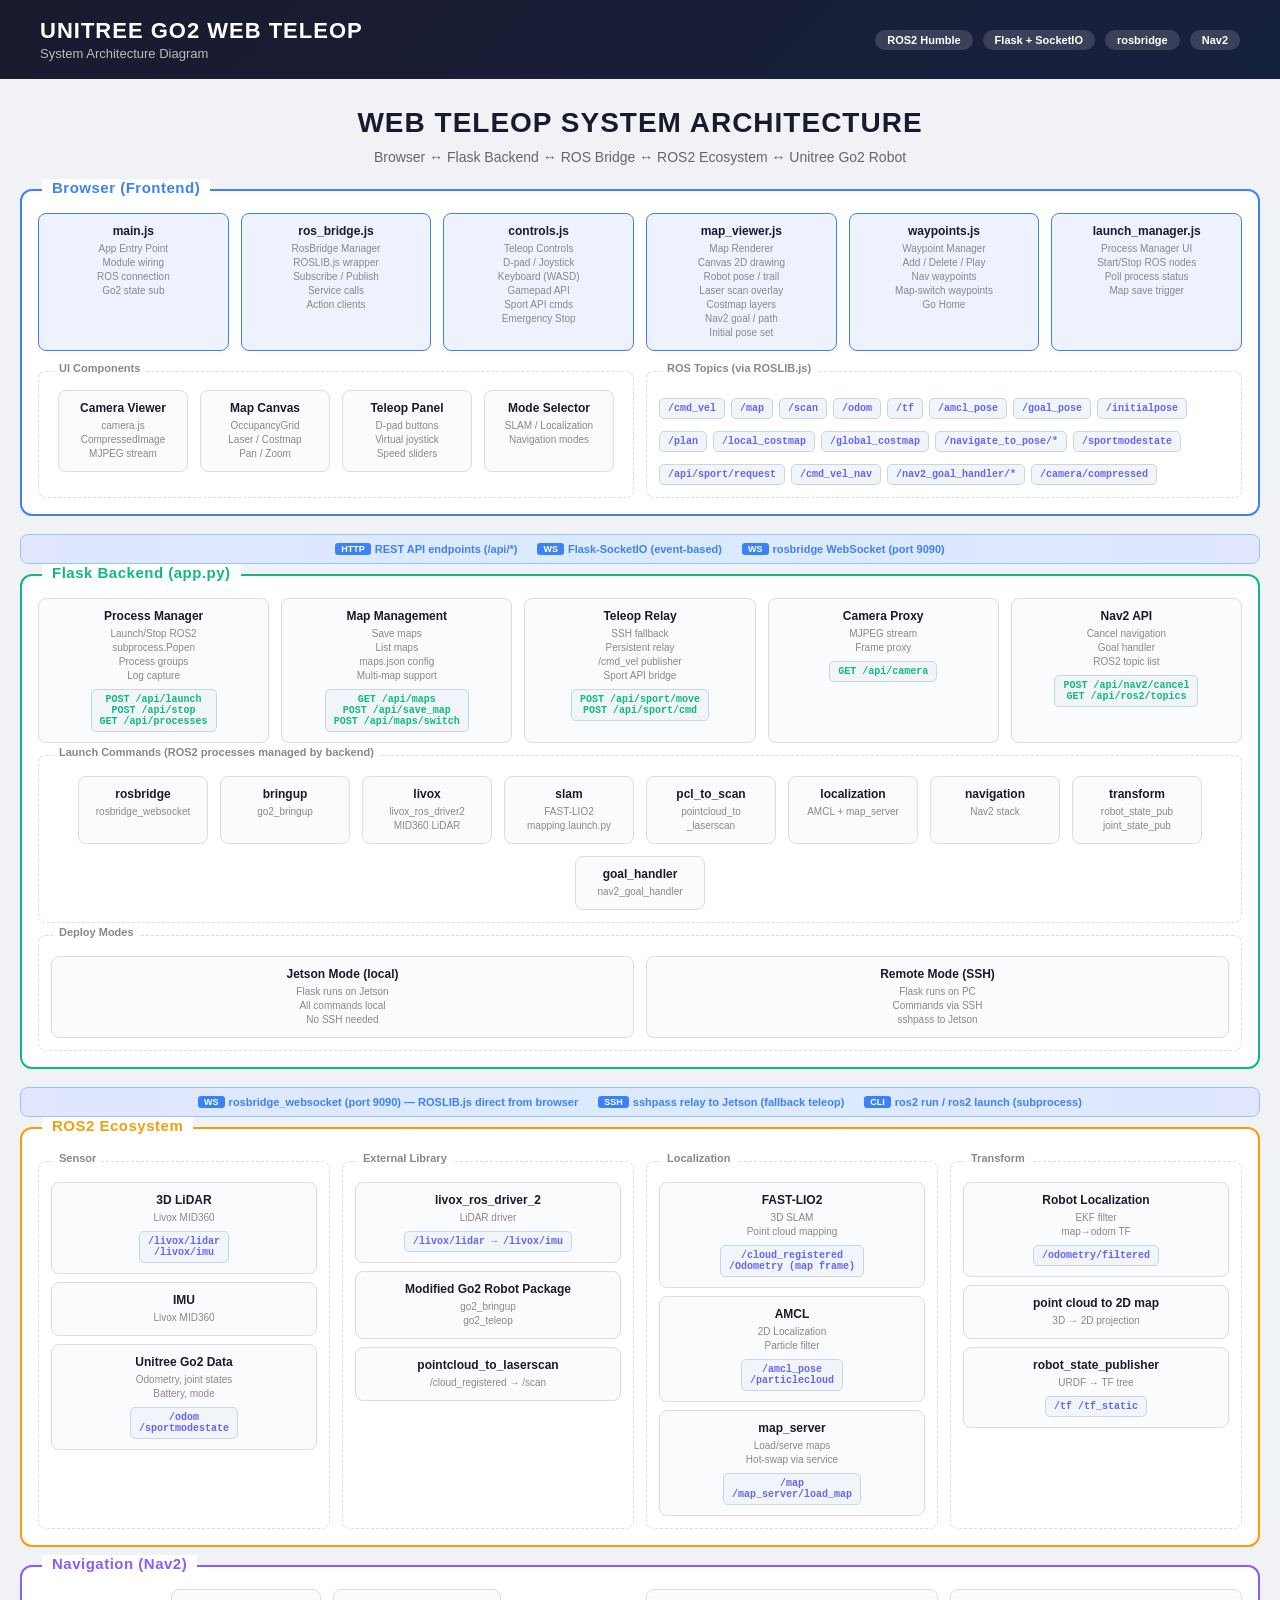
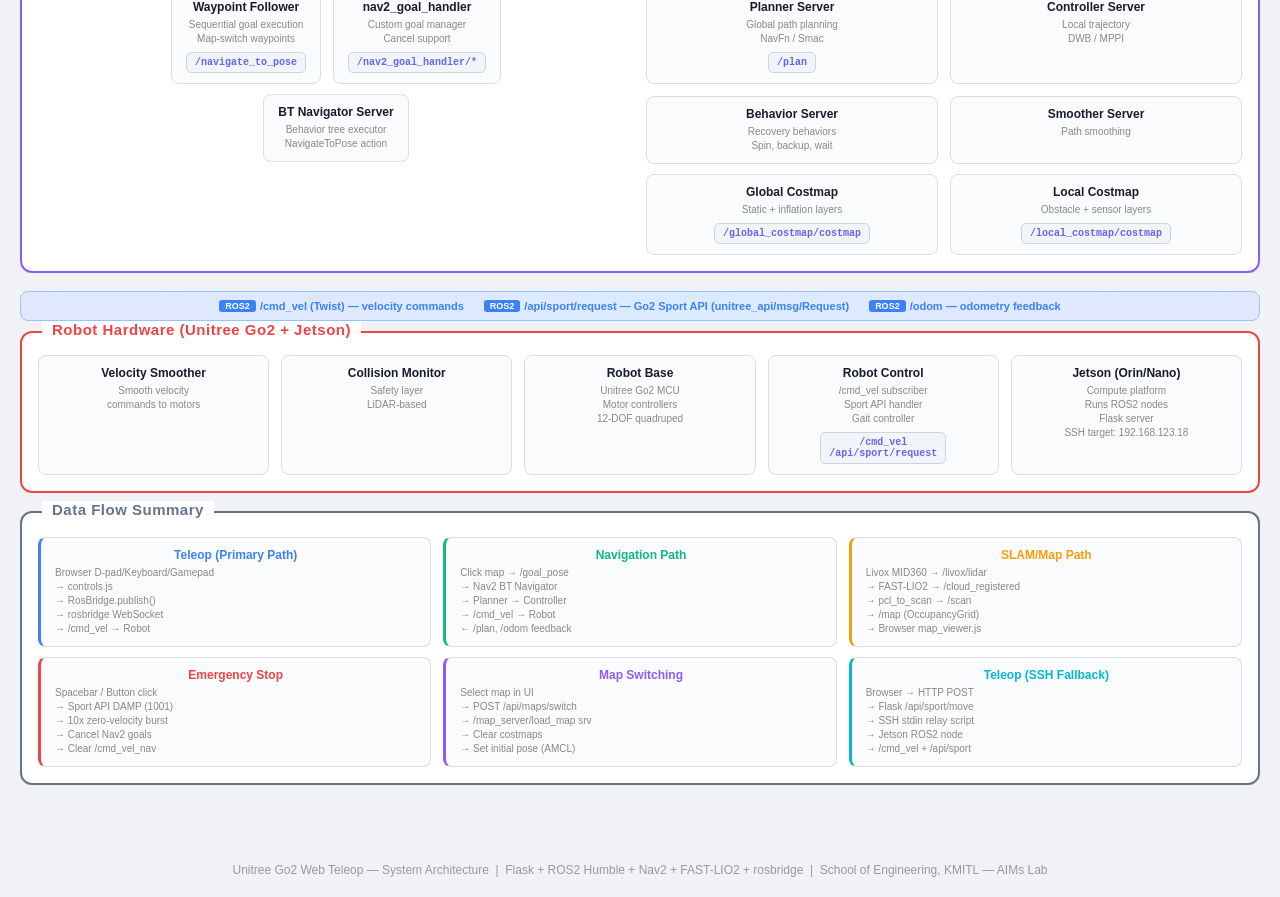
==== static/architecture.html @ bb020510 "Add system architecture diagram page Static HTML page showing the complete web teleop system archite" ====
<!DOCTYPE html>
<html lang="en">
<head>
<meta charset="UTF-8">
<meta name="viewport" content="width=device-width, initial-scale=1.0">
<title>Unitree Go2 Web Teleop — System Architecture</title>
<style>
  * { margin: 0; padding: 0; box-sizing: border-box; }
  body {
    font-family: 'Segoe UI', 'Helvetica Neue', Arial, sans-serif;
    background: #f0f2f5;
    color: #1a1a2e;
    min-height: 100vh;
  }
  .header {
    background: linear-gradient(135deg, #1a1a2e 0%, #16213e 100%);
    color: #fff;
    padding: 18px 40px;
    display: flex;
    justify-content: space-between;
    align-items: center;
  }
  .header h1 { font-size: 22px; font-weight: 700; letter-spacing: 1px; }
  .header .subtitle { font-size: 13px; opacity: 0.7; margin-top: 2px; }
  .header .badges { display: flex; gap: 10px; }
  .header .badge {
    background: rgba(255,255,255,0.15);
    padding: 4px 12px;
    border-radius: 12px;
    font-size: 11px;
    font-weight: 600;
  }
  .main-title {
    text-align: center;
    padding: 28px 20px 10px;
    font-size: 28px;
    font-weight: 800;
    color: #1a1a2e;
    letter-spacing: 1px;
  }
  .main-subtitle {
    text-align: center;
    font-size: 14px;
    color: #666;
    margin-bottom: 24px;
  }

  /* Architecture container */
  .arch-container {
    max-width: 1400px;
    margin: 0 auto;
    padding: 0 20px 40px;
  }

  /* Section boxes */
  .section {
    border: 2px solid #ccc;
    border-radius: 12px;
    padding: 16px;
    margin-bottom: 18px;
    position: relative;
    background: #fff;
  }
  .section-label {
    position: absolute;
    top: -12px;
    left: 20px;
    background: #fff;
    padding: 0 10px;
    font-size: 15px;
    font-weight: 700;
    color: #333;
    letter-spacing: 0.5px;
  }

  /* Color-coded sections */
  .section-browser  { border-color: #3b82f6; }
  .section-browser .section-label { color: #3b82f6; }
  .section-flask    { border-color: #10b981; }
  .section-flask .section-label { color: #10b981; }
  .section-ros      { border-color: #f59e0b; }
  .section-ros .section-label { color: #f59e0b; }
  .section-robot    { border-color: #ef4444; }
  .section-robot .section-label { color: #ef4444; }
  .section-nav      { border-color: #8b5cf6; }
  .section-nav .section-label { color: #8b5cf6; }

  /* Component cards */
  .comp-row {
    display: flex;
    flex-wrap: wrap;
    gap: 12px;
    justify-content: center;
  }
  .comp {
    border: 1.5px solid #ddd;
    border-radius: 8px;
    padding: 10px 14px;
    min-width: 130px;
    text-align: center;
    background: #fafbfc;
    position: relative;
  }
  .comp-title {
    font-size: 12px;
    font-weight: 700;
    color: #1a1a2e;
    margin-bottom: 4px;
  }
  .comp-detail {
    font-size: 10px;
    color: #888;
    line-height: 1.4;
  }
  .comp-highlight {
    background: #eef2ff;
    border-color: #3b82f6;
  }

  /* Sub-component */
  .sub-comp {
    background: #f1f5f9;
    border: 1px solid #cbd5e1;
    border-radius: 5px;
    padding: 4px 8px;
    font-size: 10px;
    color: #475569;
    margin-top: 6px;
    display: inline-block;
  }

  /* Arrows / flow lines */
  .flow-row {
    display: flex;
    justify-content: center;
    align-items: center;
    padding: 8px 0;
    gap: 10px;
  }
  .arrow-down {
    width: 0; height: 0;
    border-left: 8px solid transparent;
    border-right: 8px solid transparent;
    border-top: 12px solid #94a3b8;
    margin: 0 auto;
  }
  .arrow-up {
    width: 0; height: 0;
    border-left: 8px solid transparent;
    border-right: 8px solid transparent;
    border-bottom: 12px solid #94a3b8;
    margin: 0 auto;
  }
  .arrow-bidir {
    text-align: center;
    color: #94a3b8;
    font-size: 20px;
    font-weight: 700;
    padding: 4px 0;
  }
  .flow-label {
    font-size: 11px;
    color: #64748b;
    font-weight: 600;
    background: #f0f2f5;
    padding: 2px 8px;
    border-radius: 4px;
  }

  /* Grid layouts */
  .grid-2 { display: grid; grid-template-columns: 1fr 1fr; gap: 12px; }
  .grid-3 { display: grid; grid-template-columns: 1fr 1fr 1fr; gap: 12px; }
  .grid-4 { display: grid; grid-template-columns: repeat(4, 1fr); gap: 12px; }
  .grid-5 { display: grid; grid-template-columns: repeat(5, 1fr); gap: 12px; }
  .grid-6 { display: grid; grid-template-columns: repeat(6, 1fr); gap: 12px; }

  /* Topic labels */
  .topic {
    font-size: 10px;
    color: #6366f1;
    font-family: monospace;
    font-weight: 600;
  }
  .api-label {
    font-size: 10px;
    color: #10b981;
    font-family: monospace;
    font-weight: 600;
  }

  /* Inner section */
  .inner-section {
    border: 1.5px dashed #ddd;
    border-radius: 8px;
    padding: 12px;
    margin-top: 10px;
    position: relative;
  }
  .inner-label {
    position: absolute;
    top: -10px;
    left: 14px;
    background: #fff;
    padding: 0 6px;
    font-size: 11px;
    font-weight: 700;
    color: #888;
  }

  /* Connection info between sections */
  .connection-bar {
    background: linear-gradient(90deg, #e0e7ff, #dbeafe, #e0e7ff);
    border: 1px solid #93c5fd;
    border-radius: 8px;
    padding: 8px 16px;
    margin: 10px 0;
    display: flex;
    justify-content: center;
    align-items: center;
    gap: 20px;
    flex-wrap: wrap;
  }
  .conn-item {
    font-size: 11px;
    font-weight: 600;
    color: #3b82f6;
    display: flex;
    align-items: center;
    gap: 4px;
  }
  .conn-item .proto {
    background: #3b82f6;
    color: #fff;
    padding: 1px 6px;
    border-radius: 3px;
    font-size: 9px;
  }

  .footer {
    text-align: center;
    padding: 20px;
    color: #999;
    font-size: 12px;
  }

  @media (max-width: 900px) {
    .grid-4, .grid-5, .grid-6 { grid-template-columns: repeat(2, 1fr); }
    .grid-3 { grid-template-columns: 1fr 1fr; }
  }
</style>
</head>
<body>

<div class="header">
  <div>
    <h1>UNITREE GO2 WEB TELEOP</h1>
    <div class="subtitle">System Architecture Diagram</div>
  </div>
  <div class="badges">
    <span class="badge">ROS2 Humble</span>
    <span class="badge">Flask + SocketIO</span>
    <span class="badge">rosbridge</span>
    <span class="badge">Nav2</span>
  </div>
</div>

<div class="main-title">WEB TELEOP SYSTEM ARCHITECTURE</div>
<div class="main-subtitle">Browser ↔ Flask Backend ↔ ROS Bridge ↔ ROS2 Ecosystem ↔ Unitree Go2 Robot</div>

<div class="arch-container">

  <!-- ============================================================ -->
  <!-- BROWSER / FRONTEND -->
  <!-- ============================================================ -->
  <div class="section section-browser">
    <span class="section-label">Browser (Frontend)</span>

    <div style="margin-top:6px; margin-bottom:10px;">
      <div class="grid-6">
        <div class="comp comp-highlight">
          <div class="comp-title">main.js</div>
          <div class="comp-detail">App Entry Point<br>Module wiring<br>ROS connection<br>Go2 state sub</div>
        </div>
        <div class="comp comp-highlight">
          <div class="comp-title">ros_bridge.js</div>
          <div class="comp-detail">RosBridge Manager<br>ROSLIB.js wrapper<br>Subscribe / Publish<br>Service calls<br>Action clients</div>
        </div>
        <div class="comp comp-highlight">
          <div class="comp-title">controls.js</div>
          <div class="comp-detail">Teleop Controls<br>D-pad / Joystick<br>Keyboard (WASD)<br>Gamepad API<br>Sport API cmds<br>Emergency Stop</div>
        </div>
        <div class="comp comp-highlight">
          <div class="comp-title">map_viewer.js</div>
          <div class="comp-detail">Map Renderer<br>Canvas 2D drawing<br>Robot pose / trail<br>Laser scan overlay<br>Costmap layers<br>Nav2 goal / path<br>Initial pose set</div>
        </div>
        <div class="comp comp-highlight">
          <div class="comp-title">waypoints.js</div>
          <div class="comp-detail">Waypoint Manager<br>Add / Delete / Play<br>Nav waypoints<br>Map-switch waypoints<br>Go Home</div>
        </div>
        <div class="comp comp-highlight">
          <div class="comp-title">launch_manager.js</div>
          <div class="comp-detail">Process Manager UI<br>Start/Stop ROS nodes<br>Poll process status<br>Map save trigger</div>
        </div>
      </div>
    </div>

    <div class="grid-2" style="margin-top:8px;">
      <div class="inner-section">
        <span class="inner-label">UI Components</span>
        <div class="comp-row" style="margin-top:6px;">
          <div class="comp"><div class="comp-title">Camera Viewer</div><div class="comp-detail">camera.js<br>CompressedImage<br>MJPEG stream</div></div>
          <div class="comp"><div class="comp-title">Map Canvas</div><div class="comp-detail">OccupancyGrid<br>Laser / Costmap<br>Pan / Zoom</div></div>
          <div class="comp"><div class="comp-title">Teleop Panel</div><div class="comp-detail">D-pad buttons<br>Virtual joystick<br>Speed sliders</div></div>
          <div class="comp"><div class="comp-title">Mode Selector</div><div class="comp-detail">SLAM / Localization<br>Navigation modes</div></div>
        </div>
      </div>
      <div class="inner-section">
        <span class="inner-label">ROS Topics (via ROSLIB.js)</span>
        <div style="margin-top:8px; display:flex; flex-wrap:wrap; gap:6px;">
          <span class="sub-comp topic">/cmd_vel</span>
          <span class="sub-comp topic">/map</span>
          <span class="sub-comp topic">/scan</span>
          <span class="sub-comp topic">/odom</span>
          <span class="sub-comp topic">/tf</span>
          <span class="sub-comp topic">/amcl_pose</span>
          <span class="sub-comp topic">/goal_pose</span>
          <span class="sub-comp topic">/initialpose</span>
          <span class="sub-comp topic">/plan</span>
          <span class="sub-comp topic">/local_costmap</span>
          <span class="sub-comp topic">/global_costmap</span>
          <span class="sub-comp topic">/navigate_to_pose/*</span>
          <span class="sub-comp topic">/sportmodestate</span>
          <span class="sub-comp topic">/api/sport/request</span>
          <span class="sub-comp topic">/cmd_vel_nav</span>
          <span class="sub-comp topic">/nav2_goal_handler/*</span>
          <span class="sub-comp topic">/camera/compressed</span>
        </div>
      </div>
    </div>
  </div>

  <!-- Connection: Browser <-> Flask -->
  <div class="connection-bar">
    <div class="conn-item"><span class="proto">HTTP</span> REST API endpoints (/api/*)</div>
    <div class="conn-item"><span class="proto">WS</span> Flask-SocketIO (event-based)</div>
    <div class="conn-item"><span class="proto">WS</span> rosbridge WebSocket (port 9090)</div>
  </div>

  <!-- ============================================================ -->
  <!-- FLASK BACKEND -->
  <!-- ============================================================ -->
  <div class="section section-flask">
    <span class="section-label">Flask Backend (app.py)</span>

    <div class="grid-5" style="margin-top:6px;">
      <div class="comp">
        <div class="comp-title">Process Manager</div>
        <div class="comp-detail">Launch/Stop ROS2<br>subprocess.Popen<br>Process groups<br>Log capture</div>
        <div class="sub-comp api-label">POST /api/launch<br>POST /api/stop<br>GET /api/processes</div>
      </div>
      <div class="comp">
        <div class="comp-title">Map Management</div>
        <div class="comp-detail">Save maps<br>List maps<br>maps.json config<br>Multi-map support</div>
        <div class="sub-comp api-label">GET /api/maps<br>POST /api/save_map<br>POST /api/maps/switch</div>
      </div>
      <div class="comp">
        <div class="comp-title">Teleop Relay</div>
        <div class="comp-detail">SSH fallback<br>Persistent relay<br>/cmd_vel publisher<br>Sport API bridge</div>
        <div class="sub-comp api-label">POST /api/sport/move<br>POST /api/sport/cmd</div>
      </div>
      <div class="comp">
        <div class="comp-title">Camera Proxy</div>
        <div class="comp-detail">MJPEG stream<br>Frame proxy</div>
        <div class="sub-comp api-label">GET /api/camera</div>
      </div>
      <div class="comp">
        <div class="comp-title">Nav2 API</div>
        <div class="comp-detail">Cancel navigation<br>Goal handler<br>ROS2 topic list</div>
        <div class="sub-comp api-label">POST /api/nav2/cancel<br>GET /api/ros2/topics</div>
      </div>
    </div>

    <div class="inner-section" style="margin-top:12px;">
      <span class="inner-label">Launch Commands (ROS2 processes managed by backend)</span>
      <div class="comp-row" style="margin-top:8px;">
        <div class="comp"><div class="comp-title">rosbridge</div><div class="comp-detail">rosbridge_websocket</div></div>
        <div class="comp"><div class="comp-title">bringup</div><div class="comp-detail">go2_bringup</div></div>
        <div class="comp"><div class="comp-title">livox</div><div class="comp-detail">livox_ros_driver2<br>MID360 LiDAR</div></div>
        <div class="comp"><div class="comp-title">slam</div><div class="comp-detail">FAST-LIO2<br>mapping.launch.py</div></div>
        <div class="comp"><div class="comp-title">pcl_to_scan</div><div class="comp-detail">pointcloud_to<br>_laserscan</div></div>
        <div class="comp"><div class="comp-title">localization</div><div class="comp-detail">AMCL + map_server</div></div>
        <div class="comp"><div class="comp-title">navigation</div><div class="comp-detail">Nav2 stack</div></div>
        <div class="comp"><div class="comp-title">transform</div><div class="comp-detail">robot_state_pub<br>joint_state_pub</div></div>
        <div class="comp"><div class="comp-title">goal_handler</div><div class="comp-detail">nav2_goal_handler</div></div>
      </div>
    </div>

    <div class="inner-section" style="margin-top:12px;">
      <span class="inner-label">Deploy Modes</span>
      <div class="grid-2" style="margin-top:8px;">
        <div class="comp">
          <div class="comp-title">Jetson Mode (local)</div>
          <div class="comp-detail">Flask runs on Jetson<br>All commands local<br>No SSH needed</div>
        </div>
        <div class="comp">
          <div class="comp-title">Remote Mode (SSH)</div>
          <div class="comp-detail">Flask runs on PC<br>Commands via SSH<br>sshpass to Jetson</div>
        </div>
      </div>
    </div>
  </div>

  <!-- Connection: Flask <-> ROS Bridge -->
  <div class="connection-bar">
    <div class="conn-item"><span class="proto">WS</span> rosbridge_websocket (port 9090) — ROSLIB.js direct from browser</div>
    <div class="conn-item"><span class="proto">SSH</span> sshpass relay to Jetson (fallback teleop)</div>
    <div class="conn-item"><span class="proto">CLI</span> ros2 run / ros2 launch (subprocess)</div>
  </div>

  <!-- ============================================================ -->
  <!-- ROS2 ECOSYSTEM -->
  <!-- ============================================================ -->
  <div class="section section-ros">
    <span class="section-label">ROS2 Ecosystem</span>

    <div class="grid-4" style="margin-top:6px;">

      <!-- Sensor Column -->
      <div class="inner-section">
        <span class="inner-label">Sensor</span>
        <div style="margin-top:8px;">
          <div class="comp" style="margin-bottom:8px;">
            <div class="comp-title">3D LiDAR</div>
            <div class="comp-detail">Livox MID360</div>
            <div class="sub-comp topic">/livox/lidar<br>/livox/imu</div>
          </div>
          <div class="comp" style="margin-bottom:8px;">
            <div class="comp-title">IMU</div>
            <div class="comp-detail">Livox MID360</div>
          </div>
          <div class="comp">
            <div class="comp-title">Unitree Go2 Data</div>
            <div class="comp-detail">Odometry, joint states<br>Battery, mode</div>
            <div class="sub-comp topic">/odom<br>/sportmodestate</div>
          </div>
        </div>
      </div>

      <!-- External Library Column -->
      <div class="inner-section">
        <span class="inner-label">External Library</span>
        <div style="margin-top:8px;">
          <div class="comp" style="margin-bottom:8px;">
            <div class="comp-title">livox_ros_driver_2</div>
            <div class="comp-detail">LiDAR driver</div>
            <div class="sub-comp topic">/livox/lidar → /livox/imu</div>
          </div>
          <div class="comp" style="margin-bottom:8px;">
            <div class="comp-title">Modified Go2 Robot Package</div>
            <div class="comp-detail">go2_bringup<br>go2_teleop</div>
          </div>
          <div class="comp">
            <div class="comp-title">pointcloud_to_laserscan</div>
            <div class="comp-detail">/cloud_registered → /scan</div>
          </div>
        </div>
      </div>

      <!-- Localization Column -->
      <div class="inner-section">
        <span class="inner-label">Localization</span>
        <div style="margin-top:8px;">
          <div class="comp" style="margin-bottom:8px;">
            <div class="comp-title">FAST-LIO2</div>
            <div class="comp-detail">3D SLAM<br>Point cloud mapping</div>
            <div class="sub-comp topic">/cloud_registered<br>/Odometry (map frame)</div>
          </div>
          <div class="comp" style="margin-bottom:8px;">
            <div class="comp-title">AMCL</div>
            <div class="comp-detail">2D Localization<br>Particle filter</div>
            <div class="sub-comp topic">/amcl_pose<br>/particlecloud</div>
          </div>
          <div class="comp">
            <div class="comp-title">map_server</div>
            <div class="comp-detail">Load/serve maps<br>Hot-swap via service</div>
            <div class="sub-comp topic">/map<br>/map_server/load_map</div>
          </div>
        </div>
      </div>

      <!-- Transform Column -->
      <div class="inner-section">
        <span class="inner-label">Transform</span>
        <div style="margin-top:8px;">
          <div class="comp" style="margin-bottom:8px;">
            <div class="comp-title">Robot Localization</div>
            <div class="comp-detail">EKF filter<br>map→odom TF</div>
            <div class="sub-comp topic">/odometry/filtered</div>
          </div>
          <div class="comp" style="margin-bottom:8px;">
            <div class="comp-title">point cloud to 2D map</div>
            <div class="comp-detail">3D → 2D projection</div>
          </div>
          <div class="comp">
            <div class="comp-title">robot_state_publisher</div>
            <div class="comp-detail">URDF → TF tree</div>
            <div class="sub-comp topic">/tf /tf_static</div>
          </div>
        </div>
      </div>
    </div>
  </div>

  <!-- ============================================================ -->
  <!-- NAVIGATION -->
  <!-- ============================================================ -->
  <div class="section section-nav">
    <span class="section-label">Navigation (Nav2)</span>

    <div class="grid-2" style="margin-top:6px;">
      <div style="display:flex; flex-direction:column; gap:10px;">
        <div class="comp-row">
          <div class="comp">
            <div class="comp-title">Waypoint Follower</div>
            <div class="comp-detail">Sequential goal execution<br>Map-switch waypoints</div>
            <div class="sub-comp topic">/navigate_to_pose</div>
          </div>
          <div class="comp">
            <div class="comp-title">nav2_goal_handler</div>
            <div class="comp-detail">Custom goal manager<br>Cancel support</div>
            <div class="sub-comp topic">/nav2_goal_handler/*</div>
          </div>
        </div>
        <div class="comp-row">
          <div class="comp">
            <div class="comp-title">BT Navigator Server</div>
            <div class="comp-detail">Behavior tree executor<br>NavigateToPose action</div>
          </div>
        </div>
      </div>
      <div>
        <div class="grid-2">
          <div class="comp">
            <div class="comp-title">Planner Server</div>
            <div class="comp-detail">Global path planning<br>NavFn / Smac</div>
            <div class="sub-comp topic">/plan</div>
          </div>
          <div class="comp">
            <div class="comp-title">Controller Server</div>
            <div class="comp-detail">Local trajectory<br>DWB / MPPI</div>
          </div>
          <div class="comp">
            <div class="comp-title">Behavior Server</div>
            <div class="comp-detail">Recovery behaviors<br>Spin, backup, wait</div>
          </div>
          <div class="comp">
            <div class="comp-title">Smoother Server</div>
            <div class="comp-detail">Path smoothing</div>
          </div>
        </div>
        <div class="grid-2" style="margin-top:10px;">
          <div class="comp">
            <div class="comp-title">Global Costmap</div>
            <div class="comp-detail">Static + inflation layers</div>
            <div class="sub-comp topic">/global_costmap/costmap</div>
          </div>
          <div class="comp">
            <div class="comp-title">Local Costmap</div>
            <div class="comp-detail">Obstacle + sensor layers</div>
            <div class="sub-comp topic">/local_costmap/costmap</div>
          </div>
        </div>
      </div>
    </div>
  </div>

  <!-- Connection: Nav2 <-> Robot -->
  <div class="connection-bar">
    <div class="conn-item"><span class="proto">ROS2</span> /cmd_vel (Twist) — velocity commands</div>
    <div class="conn-item"><span class="proto">ROS2</span> /api/sport/request — Go2 Sport API (unitree_api/msg/Request)</div>
    <div class="conn-item"><span class="proto">ROS2</span> /odom — odometry feedback</div>
  </div>

  <!-- ============================================================ -->
  <!-- ROBOT HARDWARE -->
  <!-- ============================================================ -->
  <div class="section section-robot">
    <span class="section-label">Robot Hardware (Unitree Go2 + Jetson)</span>

    <div class="grid-5" style="margin-top:6px;">
      <div class="comp">
        <div class="comp-title">Velocity Smoother</div>
        <div class="comp-detail">Smooth velocity<br>commands to motors</div>
      </div>
      <div class="comp">
        <div class="comp-title">Collision Monitor</div>
        <div class="comp-detail">Safety layer<br>LiDAR-based</div>
      </div>
      <div class="comp">
        <div class="comp-title">Robot Base</div>
        <div class="comp-detail">Unitree Go2 MCU<br>Motor controllers<br>12-DOF quadruped</div>
      </div>
      <div class="comp">
        <div class="comp-title">Robot Control</div>
        <div class="comp-detail">/cmd_vel subscriber<br>Sport API handler<br>Gait controller</div>
        <div class="sub-comp topic">/cmd_vel<br>/api/sport/request</div>
      </div>
      <div class="comp">
        <div class="comp-title">Jetson (Orin/Nano)</div>
        <div class="comp-detail">Compute platform<br>Runs ROS2 nodes<br>Flask server<br>SSH target: 192.168.123.18</div>
      </div>
    </div>
  </div>

  <!-- ============================================================ -->
  <!-- DATA FLOW SUMMARY -->
  <!-- ============================================================ -->
  <div class="section" style="border-color: #64748b;">
    <span class="section-label" style="color: #64748b;">Data Flow Summary</span>

    <div class="grid-3" style="margin-top:8px;">
      <div class="comp" style="border-left: 3px solid #3b82f6;">
        <div class="comp-title" style="color:#3b82f6;">Teleop (Primary Path)</div>
        <div class="comp-detail" style="text-align:left;">
          Browser D-pad/Keyboard/Gamepad<br>
          → controls.js<br>
          → RosBridge.publish()<br>
          → rosbridge WebSocket<br>
          → /cmd_vel → Robot
        </div>
      </div>
      <div class="comp" style="border-left: 3px solid #10b981;">
        <div class="comp-title" style="color:#10b981;">Navigation Path</div>
        <div class="comp-detail" style="text-align:left;">
          Click map → /goal_pose<br>
          → Nav2 BT Navigator<br>
          → Planner → Controller<br>
          → /cmd_vel → Robot<br>
          ← /plan, /odom feedback
        </div>
      </div>
      <div class="comp" style="border-left: 3px solid #f59e0b;">
        <div class="comp-title" style="color:#f59e0b;">SLAM/Map Path</div>
        <div class="comp-detail" style="text-align:left;">
          Livox MID360 → /livox/lidar<br>
          → FAST-LIO2 → /cloud_registered<br>
          → pcl_to_scan → /scan<br>
          → /map (OccupancyGrid)<br>
          → Browser map_viewer.js
        </div>
      </div>
    </div>

    <div class="grid-3" style="margin-top:10px;">
      <div class="comp" style="border-left: 3px solid #ef4444;">
        <div class="comp-title" style="color:#ef4444;">Emergency Stop</div>
        <div class="comp-detail" style="text-align:left;">
          Spacebar / Button click<br>
          → Sport API DAMP (1001)<br>
          → 10x zero-velocity burst<br>
          → Cancel Nav2 goals<br>
          → Clear /cmd_vel_nav
        </div>
      </div>
      <div class="comp" style="border-left: 3px solid #8b5cf6;">
        <div class="comp-title" style="color:#8b5cf6;">Map Switching</div>
        <div class="comp-detail" style="text-align:left;">
          Select map in UI<br>
          → POST /api/maps/switch<br>
          → /map_server/load_map srv<br>
          → Clear costmaps<br>
          → Set initial pose (AMCL)
        </div>
      </div>
      <div class="comp" style="border-left: 3px solid #06b6d4;">
        <div class="comp-title" style="color:#06b6d4;">Teleop (SSH Fallback)</div>
        <div class="comp-detail" style="text-align:left;">
          Browser → HTTP POST<br>
          → Flask /api/sport/move<br>
          → SSH stdin relay script<br>
          → Jetson ROS2 node<br>
          → /cmd_vel + /api/sport
        </div>
      </div>
    </div>
  </div>

</div>

<div class="footer">
  Unitree Go2 Web Teleop — System Architecture &nbsp;|&nbsp;
  Flask + ROS2 Humble + Nav2 + FAST-LIO2 + rosbridge &nbsp;|&nbsp;
  School of Engineering, KMITL — AIMs Lab
</div>

</body>
</html>
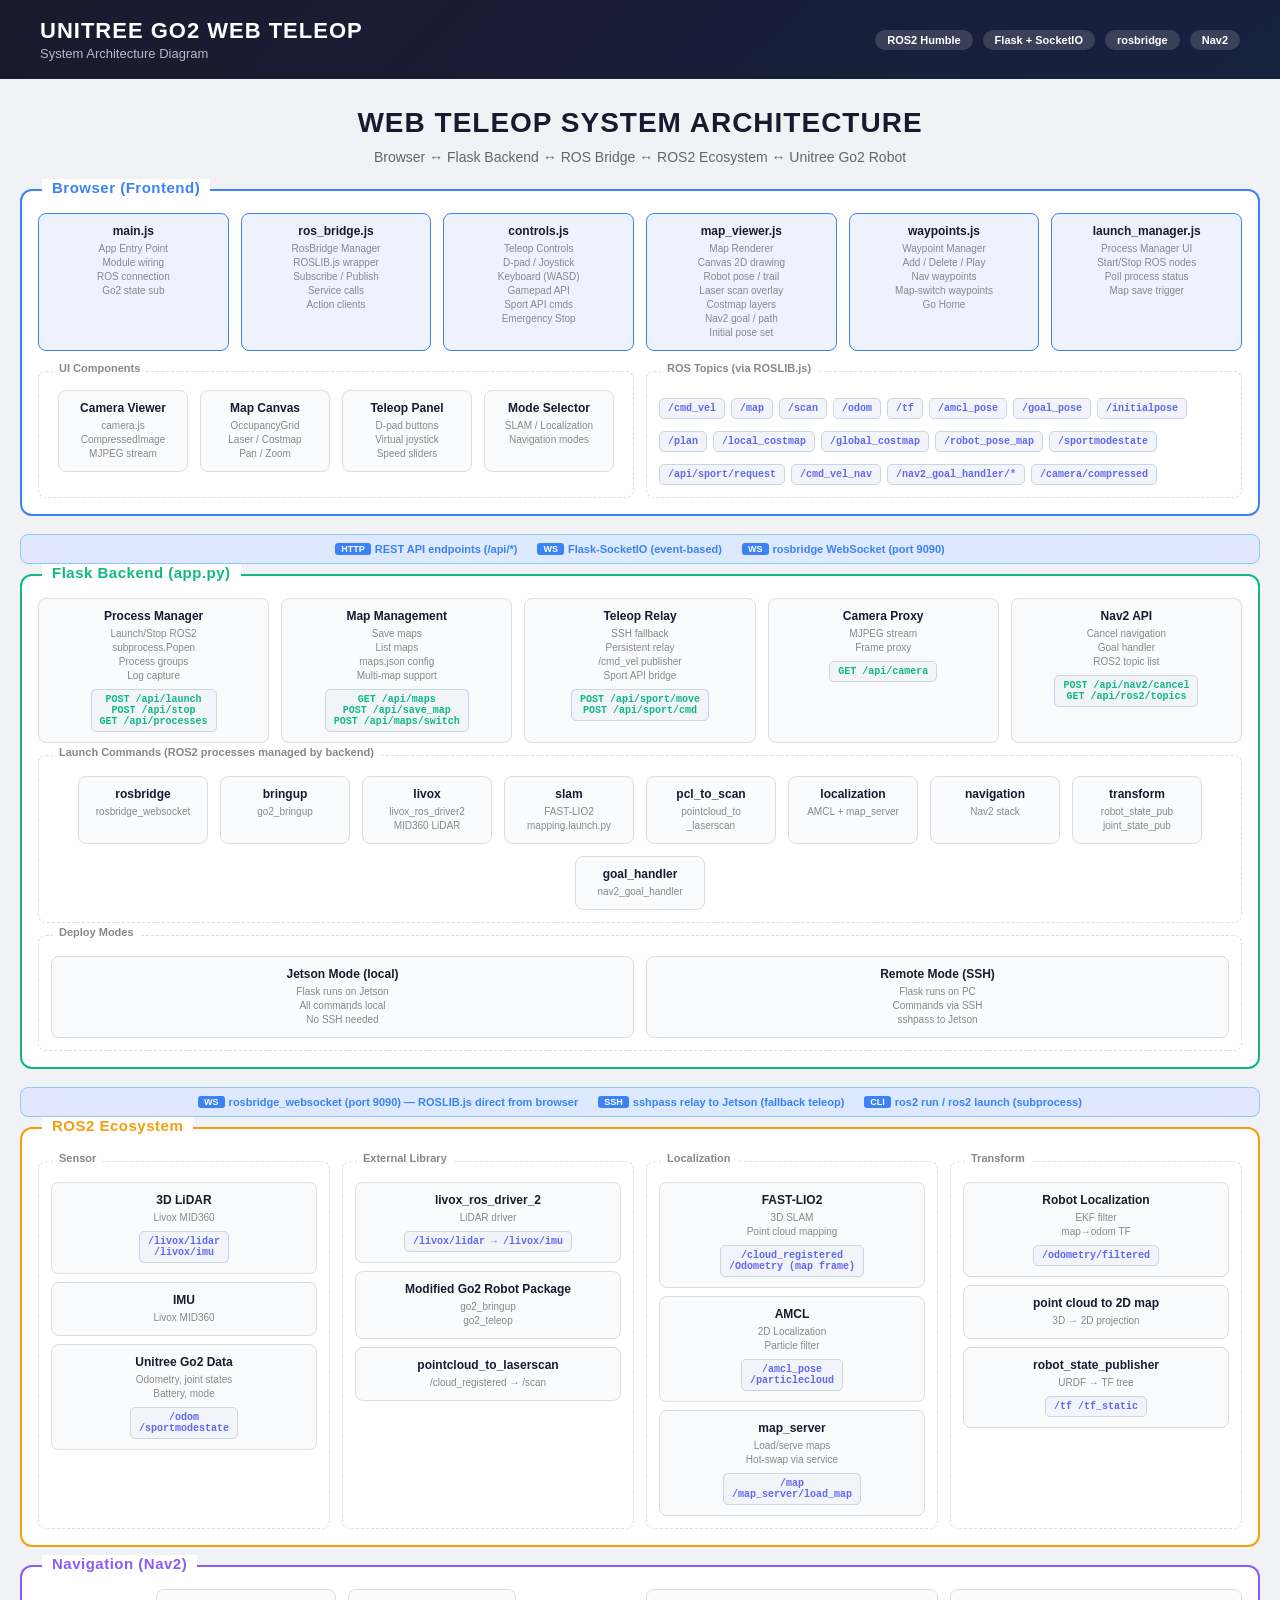
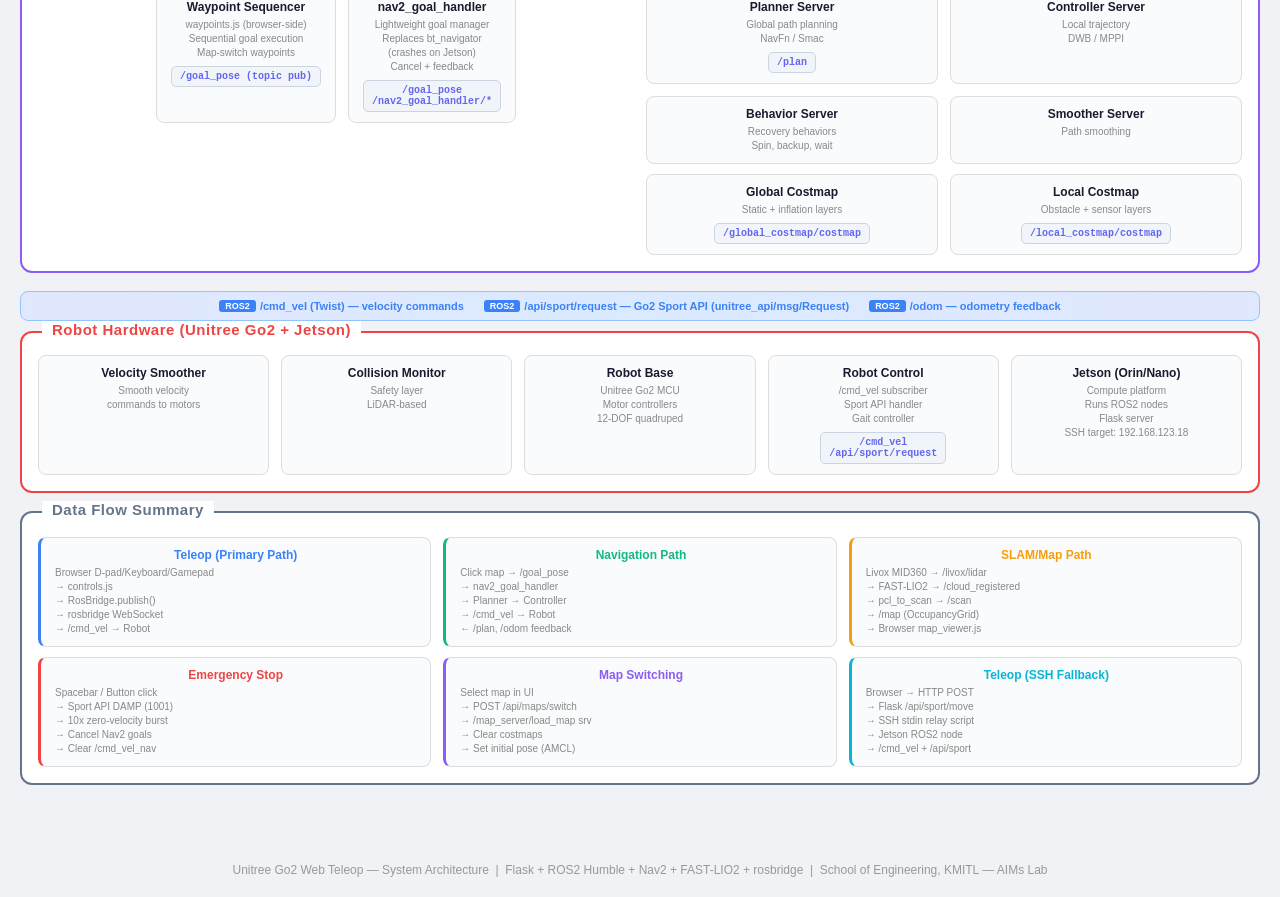
==== commit e6c5ab51: "Fix architecture diagram: replace BT Navigator with goal_handler BT Navigator crashes on Jetson so t" ====
--- a/static/architecture.html
+++ b/static/architecture.html
@@ -328,7 +328,7 @@
           <span class="sub-comp topic">/plan</span>
           <span class="sub-comp topic">/local_costmap</span>
           <span class="sub-comp topic">/global_costmap</span>
-          <span class="sub-comp topic">/navigate_to_pose/*</span>
+          <span class="sub-comp topic">/robot_pose_map</span>
           <span class="sub-comp topic">/sportmodestate</span>
           <span class="sub-comp topic">/api/sport/request</span>
           <span class="sub-comp topic">/cmd_vel_nav</span>
@@ -521,20 +521,14 @@
       <div style="display:flex; flex-direction:column; gap:10px;">
         <div class="comp-row">
           <div class="comp">
-            <div class="comp-title">Waypoint Follower</div>
-            <div class="comp-detail">Sequential goal execution<br>Map-switch waypoints</div>
-            <div class="sub-comp topic">/navigate_to_pose</div>
+            <div class="comp-title">Waypoint Sequencer</div>
+            <div class="comp-detail">waypoints.js (browser-side)<br>Sequential goal execution<br>Map-switch waypoints</div>
+            <div class="sub-comp topic">/goal_pose (topic pub)</div>
           </div>
           <div class="comp">
             <div class="comp-title">nav2_goal_handler</div>
-            <div class="comp-detail">Custom goal manager<br>Cancel support</div>
-            <div class="sub-comp topic">/nav2_goal_handler/*</div>
-          </div>
-        </div>
-        <div class="comp-row">
-          <div class="comp">
-            <div class="comp-title">BT Navigator Server</div>
-            <div class="comp-detail">Behavior tree executor<br>NavigateToPose action</div>
+            <div class="comp-detail">Lightweight goal manager<br>Replaces bt_navigator<br>(crashes on Jetson)<br>Cancel + feedback</div>
+            <div class="sub-comp topic">/goal_pose<br>/nav2_goal_handler/*</div>
           </div>
         </div>
       </div>
@@ -633,7 +627,7 @@
         <div class="comp-title" style="color:#10b981;">Navigation Path</div>
         <div class="comp-detail" style="text-align:left;">
           Click map → /goal_pose<br>
-          → Nav2 BT Navigator<br>
+          → nav2_goal_handler<br>
           → Planner → Controller<br>
           → /cmd_vel → Robot<br>
           ← /plan, /odom feedback
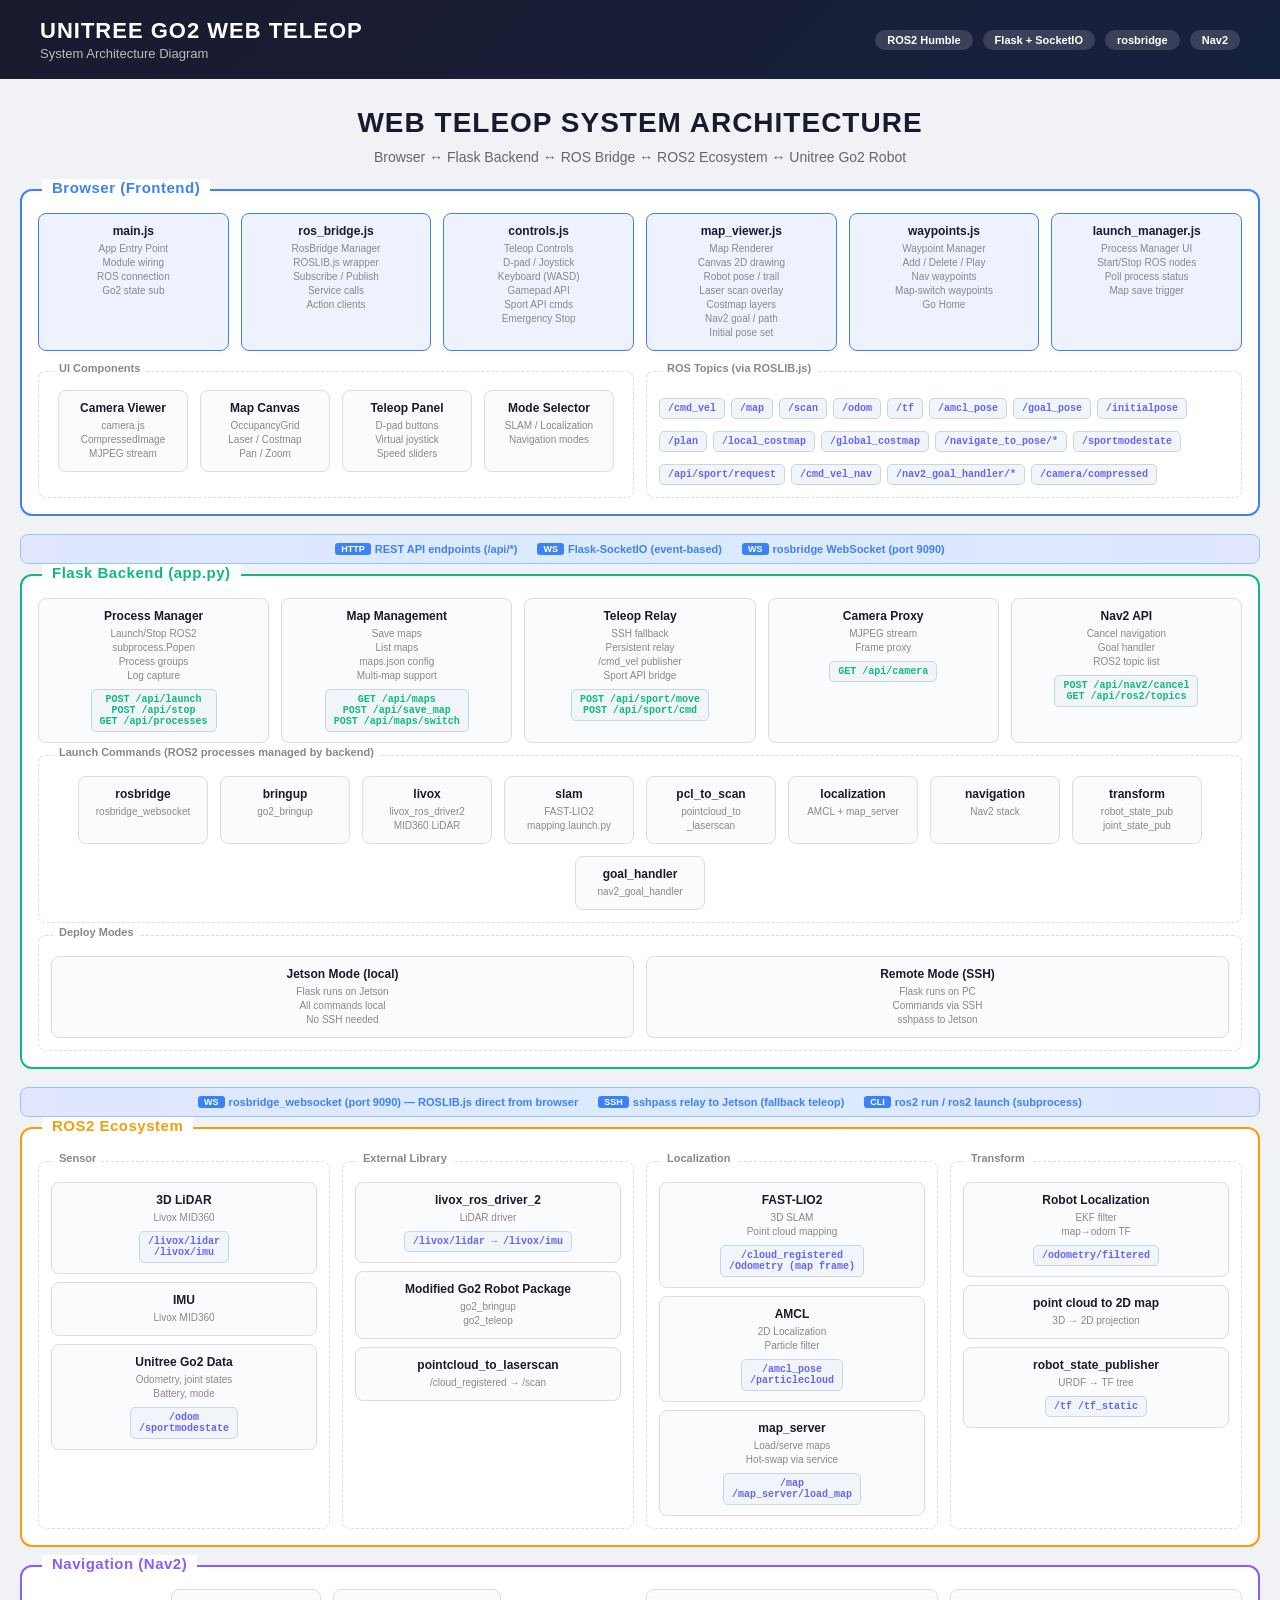
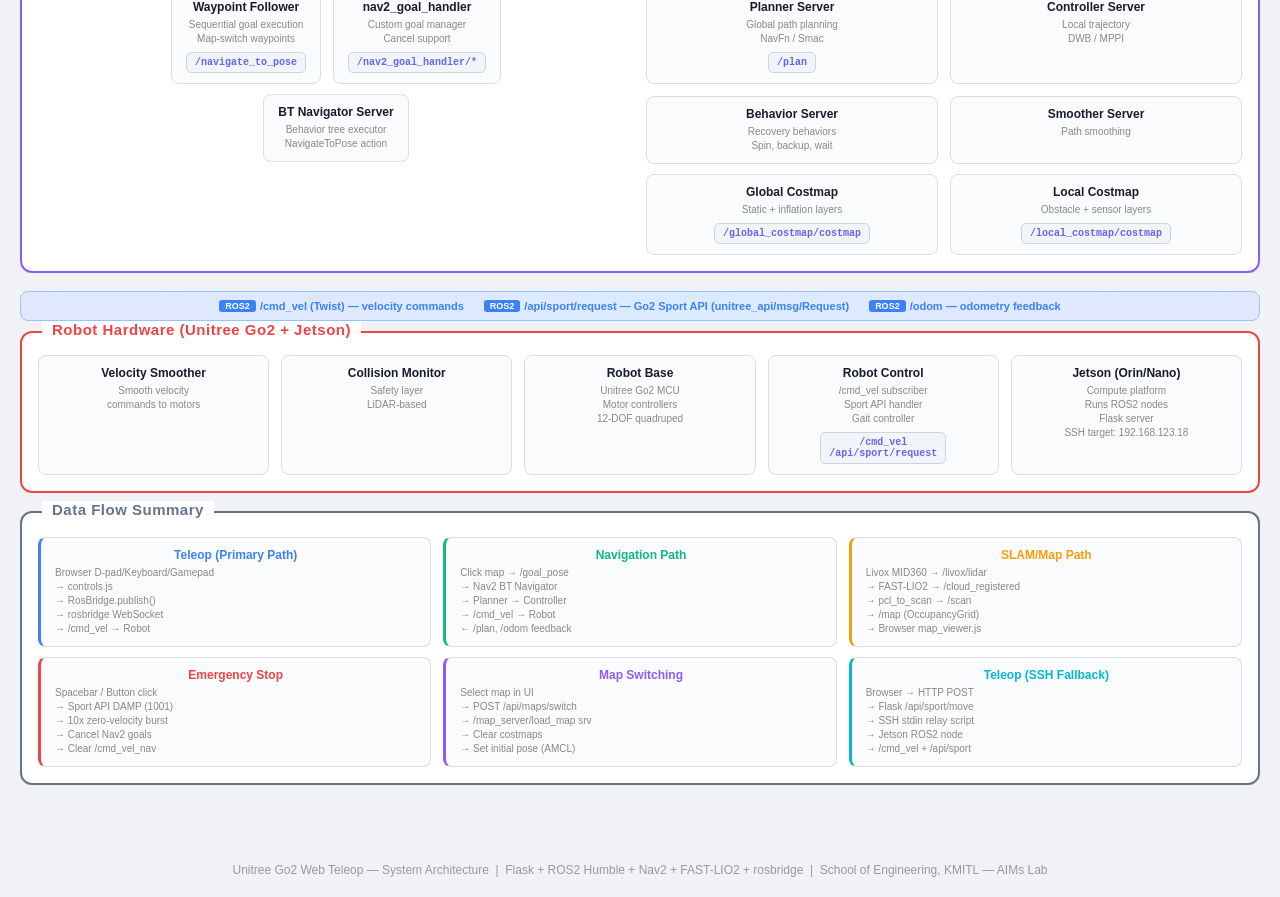
==== commit a0b7c100: "Merge pull request #63 from Bungyyy/final Adds multi-map switching and map-switch waypoints" ====
--- a/static/architecture.html
+++ b/static/architecture.html
@@ -328,7 +328,7 @@
           <span class="sub-comp topic">/plan</span>
           <span class="sub-comp topic">/local_costmap</span>
           <span class="sub-comp topic">/global_costmap</span>
-          <span class="sub-comp topic">/robot_pose_map</span>
+          <span class="sub-comp topic">/navigate_to_pose/*</span>
           <span class="sub-comp topic">/sportmodestate</span>
           <span class="sub-comp topic">/api/sport/request</span>
           <span class="sub-comp topic">/cmd_vel_nav</span>
@@ -521,14 +521,20 @@
       <div style="display:flex; flex-direction:column; gap:10px;">
         <div class="comp-row">
           <div class="comp">
-            <div class="comp-title">Waypoint Sequencer</div>
-            <div class="comp-detail">waypoints.js (browser-side)<br>Sequential goal execution<br>Map-switch waypoints</div>
-            <div class="sub-comp topic">/goal_pose (topic pub)</div>
+            <div class="comp-title">Waypoint Follower</div>
+            <div class="comp-detail">Sequential goal execution<br>Map-switch waypoints</div>
+            <div class="sub-comp topic">/navigate_to_pose</div>
           </div>
           <div class="comp">
             <div class="comp-title">nav2_goal_handler</div>
-            <div class="comp-detail">Lightweight goal manager<br>Replaces bt_navigator<br>(crashes on Jetson)<br>Cancel + feedback</div>
-            <div class="sub-comp topic">/goal_pose<br>/nav2_goal_handler/*</div>
+            <div class="comp-detail">Custom goal manager<br>Cancel support</div>
+            <div class="sub-comp topic">/nav2_goal_handler/*</div>
+          </div>
+        </div>
+        <div class="comp-row">
+          <div class="comp">
+            <div class="comp-title">BT Navigator Server</div>
+            <div class="comp-detail">Behavior tree executor<br>NavigateToPose action</div>
           </div>
         </div>
       </div>
@@ -627,7 +633,7 @@
         <div class="comp-title" style="color:#10b981;">Navigation Path</div>
         <div class="comp-detail" style="text-align:left;">
           Click map → /goal_pose<br>
-          → nav2_goal_handler<br>
+          → Nav2 BT Navigator<br>
           → Planner → Controller<br>
           → /cmd_vel → Robot<br>
           ← /plan, /odom feedback
